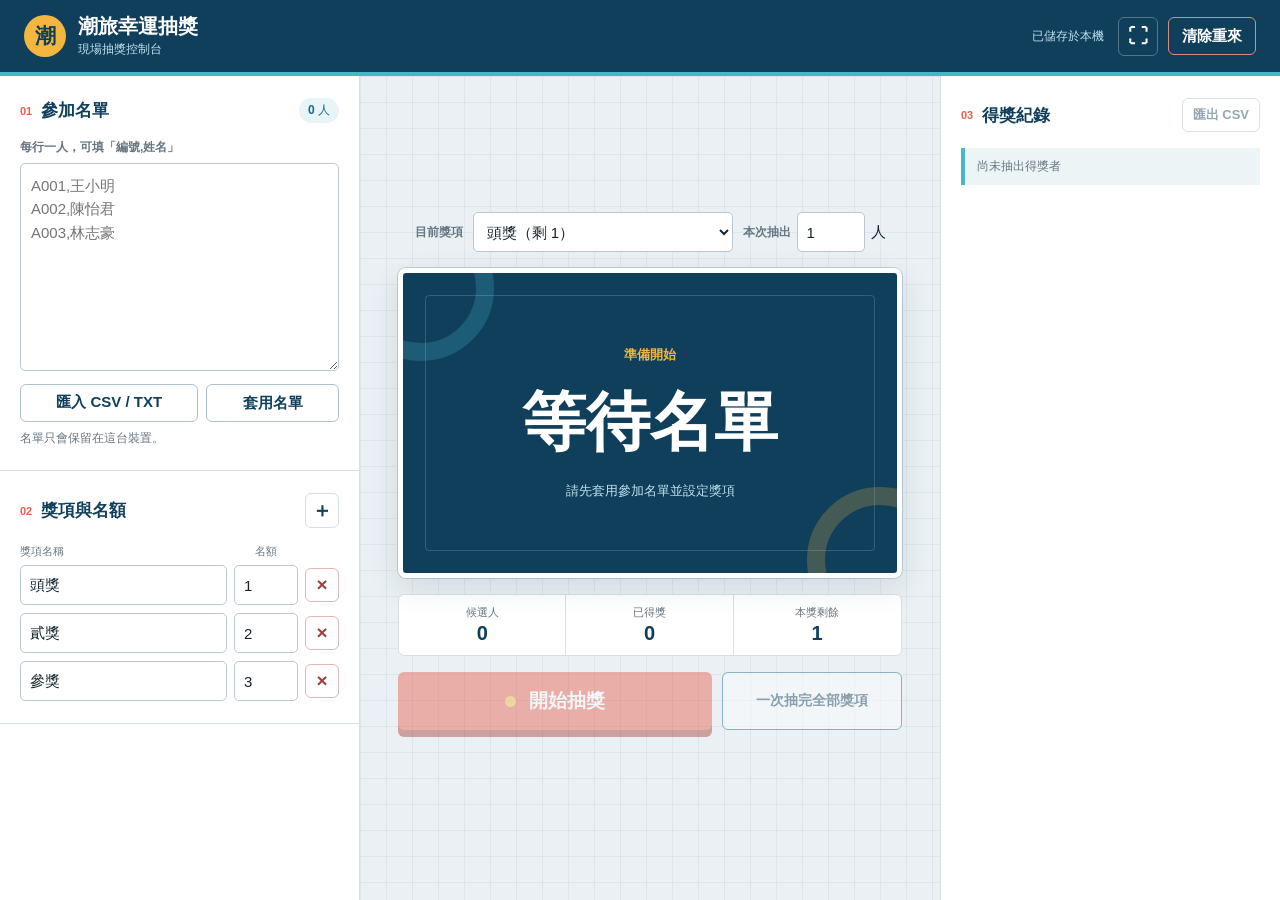
==== lottery/index.html @ 4e90e1b1 "feat: add standalone lottery tool" ====
<!DOCTYPE html>
<html lang="zh-Hant">
<head>
  <meta charset="UTF-8">
  <meta name="viewport" content="width=device-width, initial-scale=1.0">
  <meta name="robots" content="noindex, nofollow">
  <meta name="theme-color" content="#103f5c">
  <title>潮旅幸運抽獎</title>
  <link rel="stylesheet" href="lottery.css">
</head>
<body>
  <header class="topbar">
    <div class="brand">
      <span class="brand-mark" aria-hidden="true">潮</span>
      <div>
        <h1>潮旅幸運抽獎</h1>
        <p>現場抽獎控制台</p>
      </div>
    </div>
    <div class="top-actions">
      <span class="save-state" id="saveState">已儲存於本機</span>
      <button class="icon-button" id="fullscreenButton" type="button" title="全螢幕" aria-label="切換全螢幕">
        <span aria-hidden="true">⛶</span>
      </button>
      <button class="danger-button" id="resetButton" type="button">清除重來</button>
    </div>
  </header>

  <main class="workspace">
    <aside class="setup-panel" aria-label="抽獎設定">
      <section class="panel-section">
        <div class="section-heading">
          <div>
            <span class="step">01</span>
            <h2>參加名單</h2>
          </div>
          <span class="count-pill"><strong id="participantCount">0</strong> 人</span>
        </div>

        <label class="field-label" for="participantInput">每行一人，可填「編號,姓名」</label>
        <textarea id="participantInput" rows="8" placeholder="A001,王小明&#10;A002,陳怡君&#10;A003,林志豪"></textarea>
        <div class="inline-actions">
          <label class="file-button" for="fileInput">匯入 CSV / TXT</label>
          <input id="fileInput" type="file" accept=".csv,.txt,text/csv,text/plain">
          <button class="secondary-button" id="applyParticipants" type="button">套用名單</button>
        </div>
        <p class="field-message" id="participantMessage" role="status">名單只會保留在這台裝置。</p>
      </section>

      <section class="panel-section prize-section">
        <div class="section-heading">
          <div>
            <span class="step">02</span>
            <h2>獎項與名額</h2>
          </div>
          <button class="icon-button small" id="addPrizeButton" type="button" title="新增獎項" aria-label="新增獎項">＋</button>
        </div>
        <div class="prize-labels" aria-hidden="true"><span>獎項名稱</span><span>名額</span><span></span></div>
        <div id="prizeList" class="prize-list"></div>
      </section>
    </aside>

    <section class="draw-panel" aria-label="抽獎舞台">
      <div class="draw-controls">
        <label for="prizeSelect">目前獎項</label>
        <select id="prizeSelect"></select>
        <div class="draw-quantity">
          <label for="drawQuantity">本次抽出</label>
          <input id="drawQuantity" type="number" min="1" value="1" inputmode="numeric">
          <span>人</span>
        </div>
      </div>

      <div class="lottery-stage" id="lotteryStage">
        <div class="stage-glow" aria-hidden="true"></div>
        <p class="stage-kicker" id="stageKicker">準備開始</p>
        <div class="ticket-machine" id="ticketMachine" aria-hidden="true">
          <div class="ticket-chute"><span></span></div>
          <div class="ticket-pool">
            <div class="pool-tickets" id="poolTickets"></div>
            <div class="pool-shine"></div>
          </div>
          <span class="pool-count" id="poolCount">0 張抽獎券</span>
        </div>
        <div class="winner-reveal" id="winnerReveal">
          <div class="rolling-name" id="rollingName" aria-live="polite">等待名單</div>
          <p class="stage-detail" id="stageDetail">請先套用參加名單並設定獎項</p>
        </div>
      </div>

      <div class="draw-status">
        <div><span>候選人</span><strong id="eligibleCount">0</strong></div>
        <div><span>已得獎</span><strong id="winnerCount">0</strong></div>
        <div><span>本獎剩餘</span><strong id="prizeRemaining">0</strong></div>
      </div>

      <div class="draw-actions">
        <button class="draw-button" id="drawButton" type="button" disabled>
          <span class="draw-button-dot" aria-hidden="true"></span>
          開始抽獎
        </button>
        <button class="draw-all-button" id="drawAllButton" type="button" disabled>一次抽完全部獎項</button>
      </div>
      <p class="draw-message" id="drawMessage" role="status"></p>
    </section>

    <aside class="results-panel" aria-label="得獎結果">
      <div class="results-heading">
        <div>
          <span class="step">03</span>
          <h2>得獎紀錄</h2>
        </div>
        <button class="secondary-button compact" id="exportButton" type="button" disabled>匯出 CSV</button>
      </div>
      <div class="results-summary" id="resultsSummary">尚未抽出得獎者</div>
      <ol class="winner-list" id="winnerList"></ol>
    </aside>
  </main>

  <div class="confetti" id="confetti" aria-hidden="true"></div>
  <script src="lottery.js"></script>
</body>
</html>
---- lottery/lottery.css ----
:root {
  --ink: #17242d;
  --muted: #667681;
  --line: #d7e0e5;
  --paper: #f5f7f8;
  --white: #ffffff;
  --ocean: #136b8c;
  --deep: #103f5c;
  --cyan: #45b8c8;
  --coral: #e95f4f;
  --gold: #f3b63f;
  --green: #268b6b;
  --shadow: 0 10px 30px rgba(16, 63, 92, 0.12);
}

* { box-sizing: border-box; }

html, body { min-height: 100%; }

body {
  margin: 0;
  color: var(--ink);
  background: var(--paper);
  font-family: "Noto Sans TC", "PingFang TC", "Microsoft JhengHei", sans-serif;
  font-size: 15px;
  letter-spacing: 0;
}

button, input, textarea, select { font: inherit; letter-spacing: 0; }
button, select, input[type="file"] + label { cursor: pointer; }
button:focus-visible, input:focus-visible, textarea:focus-visible, select:focus-visible, .file-button:focus-within {
  outline: 3px solid rgba(69, 184, 200, 0.35);
  outline-offset: 2px;
}

.topbar {
  height: 76px;
  padding: 0 24px;
  display: flex;
  align-items: center;
  justify-content: space-between;
  gap: 20px;
  color: var(--white);
  background: var(--deep);
  border-bottom: 4px solid var(--cyan);
}

.brand, .brand > div, .top-actions, .section-heading, .section-heading > div, .results-heading, .results-heading > div,
.inline-actions, .draw-controls, .draw-quantity { display: flex; align-items: center; }

.brand { gap: 12px; }
.brand > div { align-items: flex-start; flex-direction: column; }
.brand-mark {
  width: 42px;
  height: 42px;
  display: grid;
  place-items: center;
  color: var(--deep);
  background: var(--gold);
  border-radius: 50%;
  font-size: 21px;
  font-weight: 900;
}
.brand h1 { margin: 0; font-size: 20px; line-height: 1.2; }
.brand p { margin: 3px 0 0; color: #bfe2ec; font-size: 12px; }
.top-actions { gap: 10px; }
.save-state { color: #bfe2ec; font-size: 12px; margin-right: 4px; }

button, .file-button {
  min-height: 38px;
  padding: 8px 13px;
  border: 1px solid transparent;
  border-radius: 6px;
  font-weight: 700;
  transition: background-color .18s ease, border-color .18s ease, transform .18s ease;
}
button:active, .file-button:active { transform: translateY(1px); }
button:disabled { cursor: not-allowed; opacity: .45; }
.icon-button { width: 40px; padding: 7px; color: var(--white); background: transparent; border-color: rgba(255,255,255,.28); font-size: 20px; }
.icon-button:hover { background: rgba(255,255,255,.1); }
.icon-button.small { width: 34px; min-height: 34px; padding: 3px; color: var(--deep); border-color: var(--line); background: var(--white); }
.danger-button { color: var(--white); background: transparent; border-color: #db8a81; }
.danger-button:hover { background: #a63f35; }
.secondary-button, .file-button { color: var(--deep); background: var(--white); border-color: #aec0ca; }
.secondary-button:hover, .file-button:hover { background: #e8f4f7; border-color: var(--ocean); }
.secondary-button.compact { min-height: 34px; padding: 6px 10px; font-size: 13px; }

.workspace {
  min-height: calc(100vh - 76px);
  display: grid;
  grid-template-columns: minmax(310px, 360px) minmax(430px, 1fr) minmax(280px, 340px);
}

.setup-panel, .results-panel { background: var(--white); }
.setup-panel { border-right: 1px solid var(--line); }
.results-panel { border-left: 1px solid var(--line); padding: 22px 20px; overflow: auto; }
.panel-section { padding: 22px 20px; border-bottom: 1px solid var(--line); }
.section-heading, .results-heading { justify-content: space-between; gap: 12px; margin-bottom: 16px; }
.section-heading > div, .results-heading > div { gap: 9px; }
.section-heading h2, .results-heading h2 { margin: 0; color: var(--deep); font-size: 17px; }
.step { color: var(--coral); font-size: 11px; font-weight: 900; }
.count-pill { padding: 4px 9px; color: var(--ocean); background: #e8f4f7; border-radius: 999px; font-size: 12px; }

.field-label { display: block; margin: 0 0 7px; color: var(--muted); font-size: 12px; font-weight: 700; }
textarea, input[type="text"], input[type="number"], select {
  width: 100%;
  color: var(--ink);
  background: var(--white);
  border: 1px solid #b9c8d0;
  border-radius: 5px;
}
textarea { min-height: 150px; padding: 10px; resize: vertical; line-height: 1.55; }
input[type="text"], input[type="number"], select { height: 40px; padding: 7px 9px; }
.inline-actions { gap: 8px; margin-top: 10px; flex-wrap: wrap; }
.inline-actions > * { flex: 1 1 auto; text-align: center; }
input[type="file"] { position: absolute; width: 1px; height: 1px; overflow: hidden; clip: rect(0,0,0,0); }
.field-message { min-height: 18px; margin: 8px 0 0; color: var(--muted); font-size: 12px; }
.field-message.error, .draw-message.error { color: #b33c31; }

.prize-labels, .prize-row { display: grid; grid-template-columns: minmax(0, 1fr) 64px 34px; gap: 7px; align-items: center; }
.prize-labels { margin: 0 0 6px; color: var(--muted); font-size: 11px; }
.prize-labels span:nth-child(2) { text-align: center; }
.prize-list { display: grid; gap: 8px; }
.remove-prize { width: 34px; min-height: 34px; padding: 4px; color: #a13e35; background: #fff; border-color: #e4b6b1; font-size: 19px; }
.remove-prize:hover { background: #fff0ee; }

.draw-panel {
  min-width: 0;
  padding: 28px clamp(20px, 3vw, 48px);
  display: flex;
  flex-direction: column;
  justify-content: center;
  background-color: #eaf0f3;
  background-image: linear-gradient(rgba(16,63,92,.055) 1px, transparent 1px), linear-gradient(90deg, rgba(16,63,92,.055) 1px, transparent 1px);
  background-size: 26px 26px;
}
.draw-controls { justify-content: center; gap: 10px; margin-bottom: 16px; flex-wrap: wrap; }
.draw-controls > label, .draw-quantity label { color: var(--muted); font-size: 12px; font-weight: 800; }
.draw-controls select { width: min(260px, 100%); }
.draw-quantity { gap: 6px; }
.draw-quantity input { width: 68px; }

.lottery-stage {
  position: relative;
  isolation: isolate;
  min-height: 310px;
  padding: 46px 24px;
  display: flex;
  flex-direction: column;
  align-items: center;
  justify-content: center;
  overflow: hidden;
  color: var(--white);
  background: var(--deep);
  border: 5px solid var(--white);
  border-radius: 8px;
  box-shadow: var(--shadow), 0 0 0 1px #bed0d9;
}
.lottery-stage::before, .lottery-stage::after {
  content: "";
  position: absolute;
  z-index: -1;
  width: 110px;
  height: 110px;
  border: 18px solid rgba(69,184,200,.24);
  border-radius: 50%;
}
.lottery-stage::before { left: -55px; top: -58px; }
.lottery-stage::after { right: -56px; bottom: -60px; border-color: rgba(243,182,63,.23); }
.stage-glow { position: absolute; inset: 22px; z-index: -1; border: 1px solid rgba(255,255,255,.16); border-radius: 4px; }
.stage-kicker { margin: 0 0 18px; color: var(--gold); font-size: 13px; font-weight: 900; }
.ticket-machine {
  position: relative;
  width: min(430px, 92%);
  height: 184px;
  display: none;
  flex-direction: column;
  align-items: center;
}
.lottery-stage.pool-mode .ticket-machine,
.lottery-stage.loading .ticket-machine,
.lottery-stage.rolling .ticket-machine { display: flex; }
.ticket-chute {
  position: absolute;
  z-index: 4;
  top: -25px;
  left: 50%;
  width: 112px;
  height: 46px;
  transform: translateX(-50%);
  background: #e8f0f3;
  border: 5px solid #8fb0bf;
  border-bottom: 0;
  border-radius: 7px 7px 0 0;
}
.ticket-chute span { position: absolute; left: 17px; right: 17px; bottom: 8px; height: 7px; background: #426d80; border-radius: 2px; }
.ticket-pool {
  position: absolute;
  inset: 13px 0 10px;
  overflow: hidden;
  background: rgba(221, 243, 247, .12);
  border: 5px solid #b9d8df;
  border-top-width: 8px;
  border-radius: 7px 7px 24px 24px;
  box-shadow: inset 0 -25px 35px rgba(69,184,200,.12), 0 10px 20px rgba(0,0,0,.18);
}
.pool-shine { position: absolute; top: 13px; left: 15px; width: 7px; height: 75%; background: rgba(255,255,255,.25); border-radius: 5px; }
.pool-tickets { position: absolute; inset: 0; }
.pool-ticket {
  --ticket-x: 50%;
  --ticket-y: 70%;
  --ticket-r: 0deg;
  position: absolute;
  z-index: 2;
  left: var(--ticket-x);
  top: var(--ticket-y);
  width: 84px;
  height: 30px;
  padding: 5px 8px 5px 12px;
  overflow: hidden;
  color: var(--deep);
  background: #fff5d7;
  border: 1px solid var(--gold);
  border-left: 5px solid var(--coral);
  border-radius: 3px;
  box-shadow: 0 2px 5px rgba(0,0,0,.22);
  transform: translate(-50%, -50%) rotate(var(--ticket-r));
  white-space: nowrap;
  text-overflow: ellipsis;
  font-size: 10px;
  font-weight: 900;
}
.pool-ticket::after { content: ""; position: absolute; top: 3px; bottom: 3px; right: 8px; border-right: 1px dashed #ddb45e; }
.lottery-stage.loading .pool-ticket { top: -85px; opacity: 0; animation: ticketDrop .72s cubic-bezier(.32,.75,.35,1.18) forwards; animation-delay: var(--ticket-delay); }
.lottery-stage.rolling .pool-ticket { animation: ticketMix .38s ease-in-out infinite alternate; animation-delay: var(--mix-delay); }
.lottery-stage.rolling .ticket-pool { animation: poolShake .2s linear infinite alternate; }
.pool-count {
  position: absolute;
  z-index: 5;
  left: 50%;
  bottom: -8px;
  min-width: 112px;
  padding: 4px 10px;
  transform: translateX(-50%);
  color: var(--deep);
  background: var(--gold);
  border-radius: 3px;
  text-align: center;
  font-size: 11px;
  font-weight: 900;
}
.winner-reveal { display: flex; width: 100%; flex-direction: column; align-items: center; }
.lottery-stage.pool-mode .winner-reveal,
.lottery-stage.loading .winner-reveal { display: none; }
.lottery-stage.rolling .winner-reveal { position: absolute; z-index: 8; bottom: 27px; width: auto; padding: 6px 16px; background: rgba(16,63,92,.88); border-radius: 4px; }
.lottery-stage.rolling .rolling-name { min-height: auto; font-size: 20px; }
.lottery-stage.rolling .stage-detail { display: none; }
.rolling-name {
  width: 100%;
  min-height: 82px;
  display: grid;
  place-items: center;
  text-align: center;
  overflow-wrap: anywhere;
  font-size: clamp(38px, 5vw, 68px);
  font-weight: 900;
  line-height: 1.18;
}
.stage-detail { margin: 18px 0 0; color: #bfe2ec; font-size: 13px; text-align: center; }
.lottery-stage.rolling .rolling-name { animation: namePulse .12s linear infinite alternate; }
.lottery-stage.winner { border-color: var(--gold); animation: stageWin .55s ease; }
@keyframes namePulse { from { opacity: .6; transform: scale(.985); } to { opacity: 1; transform: scale(1.015); } }
@keyframes stageWin { 0% { transform: scale(.985); } 65% { transform: scale(1.015); } 100% { transform: scale(1); } }
@keyframes ticketDrop {
  0% { top: -85px; opacity: 0; transform: translate(-50%, -50%) rotate(0deg) scale(.85); }
  35% { opacity: 1; }
  100% { top: var(--ticket-y); opacity: 1; transform: translate(-50%, -50%) rotate(var(--ticket-r)) scale(1); }
}
@keyframes ticketMix {
  from { transform: translate(-55%, -47%) rotate(calc(var(--ticket-r) - 7deg)); }
  to { transform: translate(-43%, -55%) rotate(calc(var(--ticket-r) + 9deg)); }
}
@keyframes poolShake { from { transform: rotate(-.35deg); } to { transform: rotate(.35deg); } }

.draw-status { margin: 16px 0; display: grid; grid-template-columns: repeat(3, 1fr); background: var(--white); border: 1px solid var(--line); border-radius: 6px; }
.draw-status > div { padding: 10px; text-align: center; border-right: 1px solid var(--line); }
.draw-status > div:last-child { border: 0; }
.draw-status span { display: block; color: var(--muted); font-size: 11px; }
.draw-status strong { display: block; margin-top: 2px; color: var(--deep); font-size: 20px; }
.draw-actions { display: grid; grid-template-columns: minmax(0, 1.35fr) minmax(180px, .65fr); gap: 10px; align-items: stretch; }
.draw-button { width: 100%; min-height: 58px; color: var(--white); background: var(--coral); border: 0; font-size: 19px; box-shadow: 0 7px 0 #a84136; }
.draw-button:hover:not(:disabled) { background: #d94d3e; }
.draw-button:active:not(:disabled) { transform: translateY(4px); box-shadow: 0 3px 0 #a84136; }
.draw-button-dot { display: inline-block; width: 11px; height: 11px; margin-right: 8px; background: var(--gold); border-radius: 50%; }
.draw-all-button { min-height: 58px; color: var(--deep); background: var(--white); border-color: var(--ocean); font-size: 14px; }
.draw-all-button:hover:not(:disabled) { color: var(--white); background: var(--ocean); }
.draw-message { min-height: 22px; margin: 12px 0 0; color: var(--muted); text-align: center; font-size: 12px; }

.results-summary { padding: 10px 12px; color: var(--muted); background: #edf4f6; border-left: 4px solid var(--cyan); font-size: 12px; }
.winner-list { margin: 16px 0 0; padding: 0; display: grid; gap: 8px; list-style: none; }
.winner-item { display: grid; grid-template-columns: 36px minmax(0,1fr) 28px; gap: 9px; align-items: center; padding: 11px 8px; border-bottom: 1px solid var(--line); }
.winner-rank { width: 32px; height: 32px; display: grid; place-items: center; color: var(--deep); background: var(--gold); border-radius: 50%; font-size: 12px; font-weight: 900; }
.winner-info { min-width: 0; }
.winner-name { display: block; overflow-wrap: anywhere; font-weight: 900; }
.winner-meta { display: block; margin-top: 2px; color: var(--muted); font-size: 11px; }
.undo-winner { min-height: 28px; width: 28px; padding: 2px; color: var(--muted); background: transparent; border-color: transparent; font-size: 17px; }
.undo-winner:hover { color: #a13e35; background: #fff0ee; }

.confetti { position: fixed; inset: 0; pointer-events: none; overflow: hidden; z-index: 20; }
.confetti-piece { position: absolute; top: -16px; width: 9px; height: 14px; animation: confettiFall 1.7s ease-in forwards; }
@keyframes confettiFall { to { transform: translate3d(var(--drift), 105vh, 0) rotate(720deg); opacity: .15; } }

@media (max-width: 1080px) {
  .workspace { grid-template-columns: 330px minmax(0, 1fr); }
  .results-panel { grid-column: 1 / -1; border: 0; border-top: 1px solid var(--line); }
  .winner-list { grid-template-columns: repeat(2, minmax(0, 1fr)); }
}

@media (max-width: 720px) {
  .topbar { height: auto; min-height: 72px; padding: 10px 14px; }
  .brand p, .save-state { display: none; }
  .brand h1 { font-size: 17px; }
  .danger-button { padding: 7px 9px; font-size: 12px; }
  .workspace { min-height: 0; display: flex; flex-direction: column; }
  .setup-panel, .results-panel { border: 0; }
  .draw-panel { order: -1; padding: 18px 14px 22px; }
  .lottery-stage { min-height: 250px; padding: 32px 18px; }
  .ticket-machine { height: 158px; }
  .ticket-pool { inset: 13px 0 9px; }
  .pool-ticket { width: 74px; }
  .rolling-name { font-size: clamp(34px, 11vw, 52px); }
  .draw-actions { grid-template-columns: 1fr; }
  .panel-section, .results-panel { padding: 20px 14px; }
  .winner-list { grid-template-columns: 1fr; }
}

@media (prefers-reduced-motion: reduce) {
  *, *::before, *::after { scroll-behavior: auto !important; animation-duration: .01ms !important; animation-iteration-count: 1 !important; transition-duration: .01ms !important; }
}
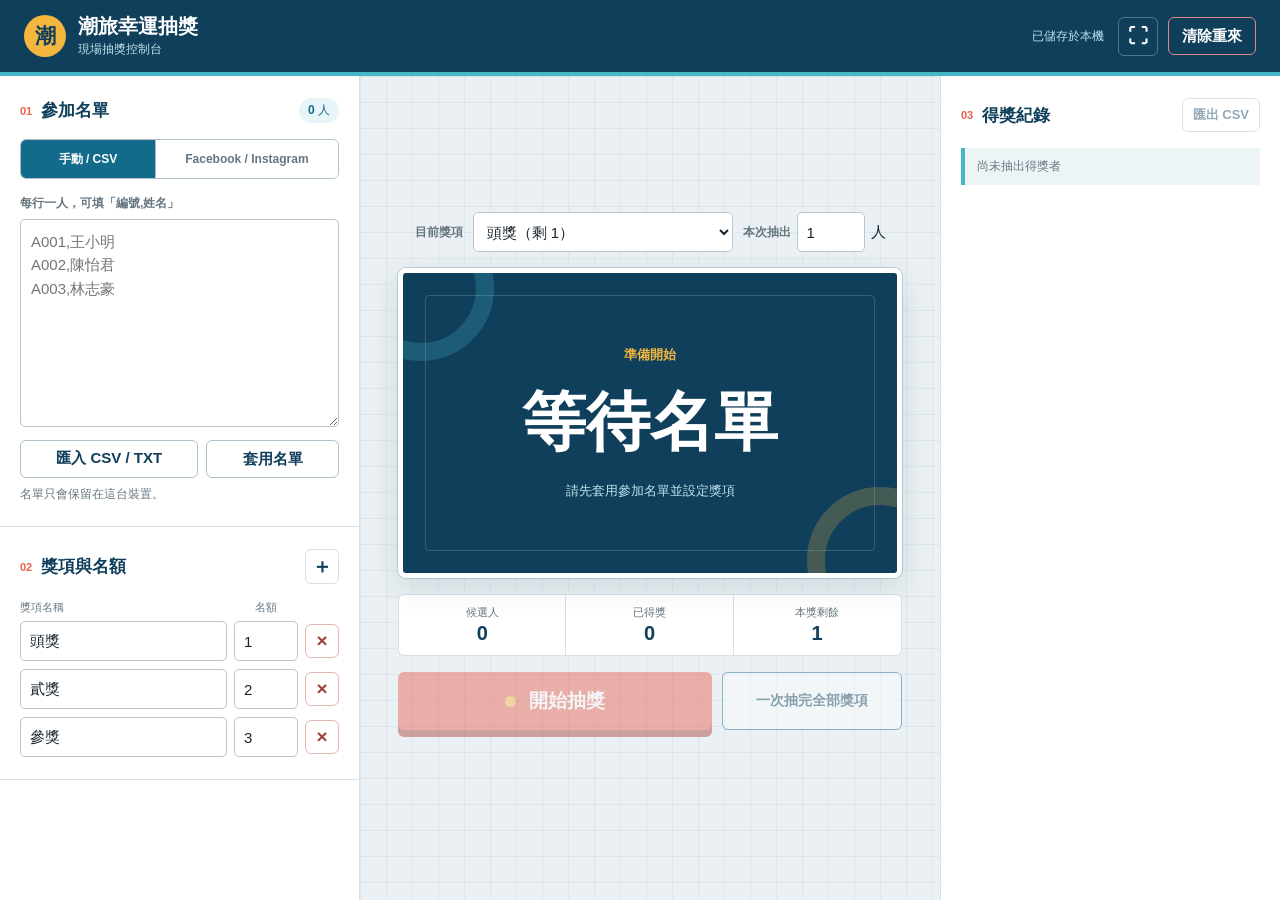
==== commit d252ef9a: "抽獎工具：Facebook / Instagram 留言匯入名單（前端補完，後端已在線上） lottery/index.html、lottery.css、lottery.js 補上「名單來源」分頁切換" ====
--- a/lottery/index.html
+++ b/lottery/index.html
@@ -37,12 +37,47 @@
           <span class="count-pill"><strong id="participantCount">0</strong> 人</span>
         </div>
 
-        <label class="field-label" for="participantInput">每行一人，可填「編號,姓名」</label>
-        <textarea id="participantInput" rows="8" placeholder="A001,王小明&#10;A002,陳怡君&#10;A003,林志豪"></textarea>
-        <div class="inline-actions">
-          <label class="file-button" for="fileInput">匯入 CSV / TXT</label>
-          <input id="fileInput" type="file" accept=".csv,.txt,text/csv,text/plain">
-          <button class="secondary-button" id="applyParticipants" type="button">套用名單</button>
+        <div class="source-switch" role="tablist" aria-label="名單來源">
+          <button class="source-tab active" id="manualSourceTab" type="button" role="tab" aria-selected="true" aria-controls="manualSourcePanel">手動 / CSV</button>
+          <button class="source-tab" id="metaSourceTab" type="button" role="tab" aria-selected="false" aria-controls="metaSourcePanel">Facebook / Instagram</button>
+        </div>
+
+        <div id="manualSourcePanel" role="tabpanel" aria-labelledby="manualSourceTab">
+          <label class="field-label" for="participantInput">每行一人，可填「編號,姓名」</label>
+          <textarea id="participantInput" rows="8" placeholder="A001,王小明&#10;A002,陳怡君&#10;A003,林志豪"></textarea>
+          <div class="inline-actions">
+            <label class="file-button" for="fileInput">匯入 CSV / TXT</label>
+            <input id="fileInput" type="file" accept=".csv,.txt,text/csv,text/plain">
+            <button class="secondary-button" id="applyParticipants" type="button">套用名單</button>
+          </div>
+        </div>
+
+        <div id="metaSourcePanel" class="meta-source" role="tabpanel" aria-labelledby="metaSourceTab" hidden>
+          <div class="meta-status-row">
+            <span class="connection-dot" id="metaConnectionDot" aria-hidden="true"></span>
+            <span id="metaConnectionText">正在確認連線…</span>
+            <a class="admin-login-link" id="adminLoginLink" href="/admin" target="_blank" rel="noopener" hidden>登入後台</a>
+          </div>
+          <div class="meta-fields">
+            <label class="field-label" for="metaPlatform">平台</label>
+            <select id="metaPlatform">
+              <option value="facebook">Facebook 粉絲專頁</option>
+              <option value="instagram">Instagram 專業帳號</option>
+            </select>
+            <button class="secondary-button" id="loadMetaPosts" type="button">載入最近貼文</button>
+          </div>
+          <label class="field-label" for="metaPost">活動貼文</label>
+          <select id="metaPost" disabled><option value="">尚未載入貼文</option></select>
+          <label class="field-label" for="metaKeyword">留言關鍵字（選填）</label>
+          <input id="metaKeyword" type="text" maxlength="80" placeholder="例如：我要參加">
+          <label class="field-label" for="metaCutoff">活動截止時間（選填）</label>
+          <input id="metaCutoff" type="datetime-local">
+          <button class="meta-fetch-button" id="fetchMetaComments" type="button" disabled>整理留言名單</button>
+          <div class="meta-preview" id="metaPreview" hidden>
+            <div class="meta-preview-summary" id="metaPreviewSummary"></div>
+            <ul class="meta-name-list" id="metaNameList"></ul>
+            <button class="secondary-button meta-apply-button" id="applyMetaParticipants" type="button">投入抽獎池</button>
+          </div>
         </div>
         <p class="field-message" id="participantMessage" role="status">名單只會保留在這台裝置。</p>
       </section>
--- a/lottery/lottery.css
+++ b/lottery/lottery.css
@@ -101,8 +101,13 @@
 .step { color: var(--coral); font-size: 11px; font-weight: 900; }
 .count-pill { padding: 4px 9px; color: var(--ocean); background: #e8f4f7; border-radius: 999px; font-size: 12px; }
 
+.source-switch { display: grid; grid-template-columns: 1fr 1.35fr; margin-bottom: 16px; border: 1px solid #aec0ca; border-radius: 6px; overflow: hidden; }
+.source-tab { min-height: 38px; padding: 7px 8px; color: var(--muted); background: var(--white); border: 0; border-right: 1px solid #aec0ca; border-radius: 0; font-size: 12px; }
+.source-tab:last-child { border-right: 0; }
+.source-tab.active { color: var(--white); background: var(--ocean); }
+
 .field-label { display: block; margin: 0 0 7px; color: var(--muted); font-size: 12px; font-weight: 700; }
-textarea, input[type="text"], input[type="number"], select {
+textarea, input[type="text"], input[type="number"], input[type="datetime-local"], select {
   width: 100%;
   color: var(--ink);
   background: var(--white);
@@ -110,12 +115,32 @@
   border-radius: 5px;
 }
 textarea { min-height: 150px; padding: 10px; resize: vertical; line-height: 1.55; }
-input[type="text"], input[type="number"], select { height: 40px; padding: 7px 9px; }
+input[type="text"], input[type="number"], input[type="datetime-local"], select { height: 40px; padding: 7px 9px; }
 .inline-actions { gap: 8px; margin-top: 10px; flex-wrap: wrap; }
 .inline-actions > * { flex: 1 1 auto; text-align: center; }
 input[type="file"] { position: absolute; width: 1px; height: 1px; overflow: hidden; clip: rect(0,0,0,0); }
 .field-message { min-height: 18px; margin: 8px 0 0; color: var(--muted); font-size: 12px; }
 .field-message.error, .draw-message.error { color: #b33c31; }
+
+.meta-source[hidden] { display: none; }
+.meta-status-row { min-height: 34px; margin-bottom: 12px; display: flex; align-items: center; gap: 7px; color: var(--muted); font-size: 12px; }
+.connection-dot { width: 9px; height: 9px; flex: 0 0 auto; background: #99a7af; border-radius: 50%; }
+.connection-dot.ready { background: var(--green); box-shadow: 0 0 0 3px rgba(38,139,107,.13); }
+.connection-dot.partial { background: var(--gold); box-shadow: 0 0 0 3px rgba(243,182,63,.15); }
+.connection-dot.error { background: var(--coral); box-shadow: 0 0 0 3px rgba(233,95,79,.13); }
+.admin-login-link { margin-left: auto; color: var(--ocean); font-weight: 800; text-decoration: underline; }
+.meta-fields { display: grid; grid-template-columns: minmax(0, 1fr) auto; gap: 7px; align-items: end; }
+.meta-fields .field-label { grid-column: 1 / -1; margin-bottom: 0; }
+.meta-fields .secondary-button { min-height: 40px; }
+.meta-source > .field-label { margin-top: 12px; }
+.meta-fetch-button { width: 100%; margin-top: 12px; color: var(--white); background: var(--ocean); border-color: var(--ocean); }
+.meta-fetch-button:hover:not(:disabled) { background: var(--deep); }
+.meta-preview { margin-top: 12px; padding-top: 12px; border-top: 1px solid var(--line); }
+.meta-preview[hidden] { display: none; }
+.meta-preview-summary { padding: 8px 10px; color: var(--deep); background: #e8f4f7; border-left: 3px solid var(--cyan); font-size: 12px; font-weight: 800; }
+.meta-name-list { max-height: 150px; margin: 8px 0; padding: 0; display: grid; grid-template-columns: repeat(2, minmax(0, 1fr)); gap: 5px; overflow-y: auto; list-style: none; }
+.meta-name-list li { min-width: 0; padding: 5px 7px; overflow: hidden; color: var(--ink); background: var(--paper); border: 1px solid var(--line); border-radius: 3px; text-overflow: ellipsis; white-space: nowrap; font-size: 11px; }
+.meta-apply-button { width: 100%; }
 
 .prize-labels, .prize-row { display: grid; grid-template-columns: minmax(0, 1fr) 64px 34px; gap: 7px; align-items: center; }
 .prize-labels { margin: 0 0 6px; color: var(--muted); font-size: 11px; }
